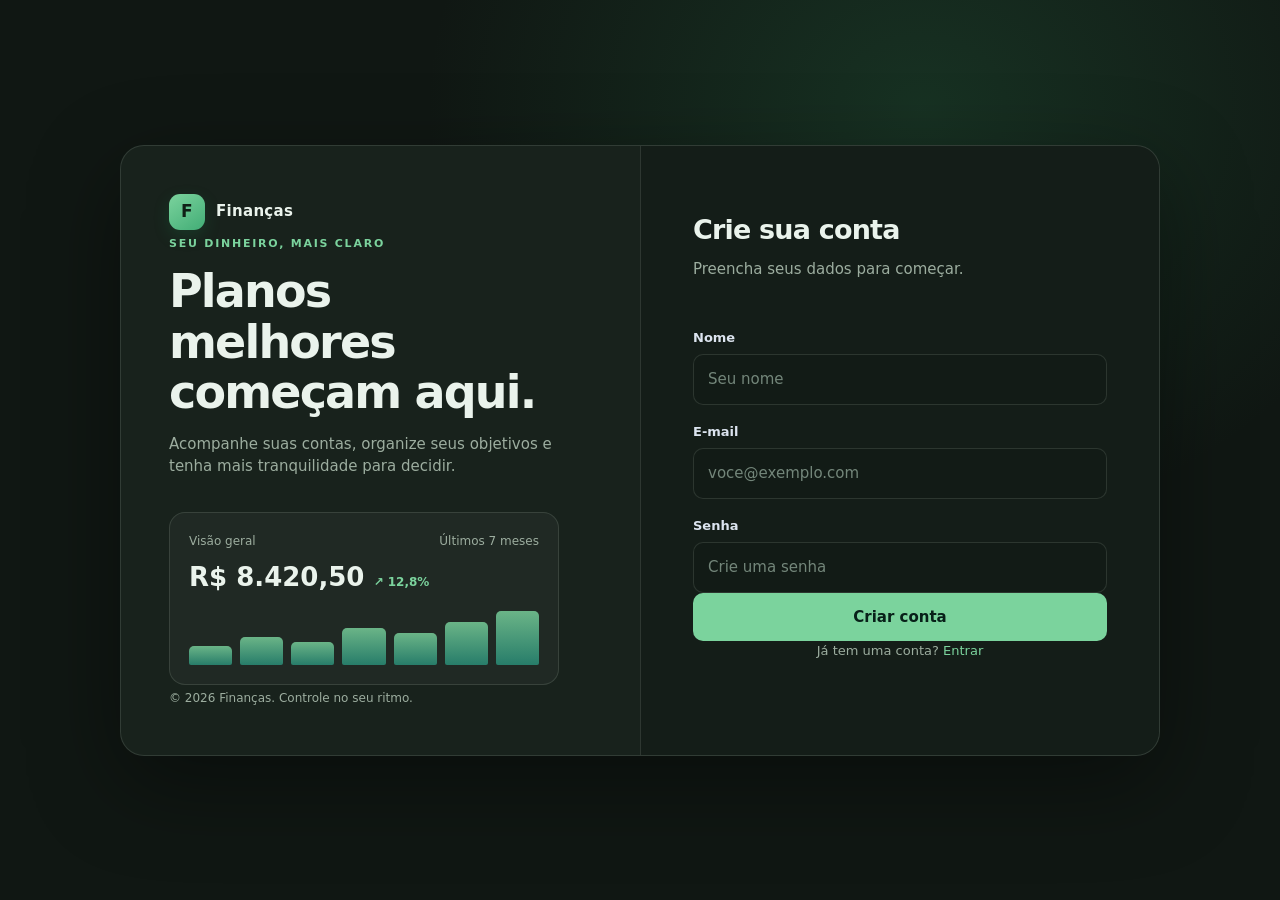
==== src/main/resources/static/html/cadastro.html @ 35f5f726 "tela de cadastro e validacao de email e senha" ====
<!DOCTYPE html>
<html lang="pt-BR">
<head>
	<meta charset="UTF-8">
	<meta name="viewport" content="width=device-width, initial-scale=1.0">
	<meta name="theme-color" content="#101713">
	<title>Criar conta | Finanças</title>
	<link rel="stylesheet" href="../css/login.css?v=20261024.1">
</head>
<body>
	<main class="layout">
		<section class="welcome" aria-label="Apresentação">
			<div class="brand"><span class="brand-mark" aria-hidden="true">F</span> Finanças</div>
			<div class="intro">
				<span class="eyebrow">Seu dinheiro, mais claro</span>
				<h1>Planos melhores começam aqui.</h1>
				<p>Acompanhe suas contas, organize seus objetivos e tenha mais tranquilidade para decidir.</p>
				<div class="preview" aria-label="Prévia do resumo financeiro">
					<div class="preview-top"><span>Visão geral</span><span>Últimos 7 meses</span></div>
					<div class="amount">R$ 8.420,50 <span>↗ 12,8%</span></div>
					<div class="bars" aria-hidden="true">
						<i></i><i></i><i></i><i></i><i></i><i></i><i></i>
					</div>
				</div>
			</div>
			<div class="footnote">© 2026 Finanças. Controle no seu ritmo.</div>
		</section>

		<section class="form-panel" aria-labelledby="cadastro-title">
			<h2 id="cadastro-title">Crie sua conta</h2>
			<p>Preencha seus dados para começar.</p>
			<form id="form-cadastro" action="#" method="post">
				<label for="nome">Nome</label>
				<input id="nome" name="nome" type="text" autocomplete="name" placeholder="Seu nome" required>
				<label for="email">E-mail</label>
				<input id="email" name="email" type="email" autocomplete="email" placeholder="voce@exemplo.com" required>
				<label for="password">Senha</label>
				<input id="password" name="password" type="password" autocomplete="new-password" placeholder="Crie uma senha" required>
				<p id="erro-cadastro" hidden></p>
				<button type="submit">Criar conta</button>
			</form>
			<p class="signup">Já tem uma conta? <a href="login.html">Entrar</a></p>
		</section>
	</main>
	<script src="../js/cadastro.js?v=20261024.1" defer></script>
</body>
</html>
---- src/main/resources/static/css/login.css ----
:root {
			color-scheme: dark;
			--bg: #101713;
			--panel: #18221c;
			--muted: #9cad9f;
			--text: #eaf3ec;
			--green: #7bd39d;
			--line: rgba(224,241,229,.12);
		}
		* { box-sizing: border-box; }
		body {
			margin: 0;
			min-height: 100vh;
			display: grid;
			place-items: center;
			padding: 32px 20px;
			background: radial-gradient(ellipse at 72% 12%, rgba(42,118,75,.28) 0, transparent 38%), var(--bg);
			color: var(--text);
			font: 15px/1.5 Inter, ui-sans-serif, system-ui, -apple-system, "Segoe UI", sans-serif;
		}
		.layout {
			width: min(100%, 1040px);
			min-height: 590px;
			display: grid;
			grid-template-columns: 1fr 1fr;
			overflow: hidden;
			border: 1px solid var(--line);
			border-radius: 24px;
			background: var(--panel);
			box-shadow: 0 28px 90px rgba(0,0,0,.4);
		}
		.welcome { padding: 48px; display: flex; flex-direction: column; }
		.brand { display: flex; align-items: center; gap: 11px; font-weight: 700; letter-spacing: .02em; }
		.brand-mark { width: 36px; height: 36px; display: grid; place-items: center; border-radius: 11px; background: linear-gradient(145deg, var(--green), #42ad76); color: #102016; font-size: 17px; font-weight: 750; box-shadow: 0 6px 16px rgba(29, 132, 79, .22); }
		.intro { margin: auto 0; max-width: 390px; }
		.eyebrow { color: var(--green); text-transform: uppercase; letter-spacing: .16em; font-size: 11px; font-weight: 700; }
		h1 { margin: 12px 0 14px; font-size: clamp(32px, 4vw, 46px); line-height: 1.1; letter-spacing: -.04em; }
		.intro p, .footnote { color: var(--muted); }
		.preview { margin-top: 34px; padding: 19px; border: 1px solid var(--line); border-radius: 16px; background: rgba(255,255,255,.035); }
		.preview-top { display: flex; justify-content: space-between; color: var(--muted); font-size: 12px; }
		.amount { margin: 8px 0 14px; font-size: 26px; font-weight: 700; }
		.amount span { color: var(--green); font-size: 12px; font-weight: 600; }
		.bars { height: 54px; display: flex; align-items: end; gap: 8px; }
		.bars i { flex: 1; min-width: 8px; height: var(--h); border-radius: 5px 5px 2px 2px; background: linear-gradient(180deg, var(--green), #298f79); opacity: .82; }
		.bars i:nth-child(1) { --h: 35%; }
		.bars i:nth-child(2) { --h: 52%; }
		.bars i:nth-child(3) { --h: 42%; }
		.bars i:nth-child(4) { --h: 68%; }
		.bars i:nth-child(5) { --h: 58%; }
		.bars i:nth-child(6) { --h: 80%; }
		.bars i:nth-child(7) { --h: 100%; }
		.form-panel { padding: 64px 52px; display: flex; flex-direction: column; justify-content: center; background: rgba(6,13,9,.22); border-left: 1px solid var(--line); }
		.form-panel h2 { margin: 0 0 8px; font-size: 27px; letter-spacing: -.03em; }
		.form-panel > p { margin: 0 0 30px; color: var(--muted); }
		label { display: block; margin: 17px 0 7px; color: #dce4ef; font-size: 13px; font-weight: 600; }
		input { width: 100%; padding: 13px 14px; border: 1px solid var(--line); border-radius: 10px; outline: none; background: #121b16; color: var(--text); font: inherit; }
		input:focus { border-color: var(--green); box-shadow: 0 0 0 3px rgba(66,214,162,.12); }
		input::placeholder { color: #73867a; }
		.options { display: flex; justify-content: space-between; align-items: center; gap: 12px; margin: 14px 0 22px; font-size: 12px; }
		#erro-login, #erro-cadastro { margin: -8px 0 14px; color: #ff9b9b; font-size: 13px; }
		.remember { display: flex; align-items: center; gap: 8px; color: var(--muted); }
		.remember input { width: 15px; height: 15px; margin: 0; padding: 0; accent-color: var(--green); }
		a { color: var(--green); text-decoration: none; }
		a:hover { text-decoration: underline; }
		button { width: 100%; padding: 13px; border: 0; border-radius: 10px; background: var(--green); color: #082019; font: inherit; font-weight: 750; cursor: pointer; transition: transform .15s, filter .15s; }
		button:hover { transform: translateY(-1px); filter: brightness(1.06); }
		button:focus-visible, a:focus-visible { outline: 3px solid #b6ffe5; outline-offset: 3px; }
		.signup { margin: 23px 0 0; text-align: center; color: var(--muted); font-size: 13px; }
		.footnote { margin-top: auto; font-size: 12px; }
	@media (max-width: 760px) {
			.layout { max-width: 480px; grid-template-columns: 1fr; }
			.welcome { min-height: 300px; padding: 30px; }
			.intro { margin: 42px 0 0; }
			.intro h1 { font-size: 34px; }
			.preview { display: none; }
			.form-panel { padding: 36px 30px 42px; border-left: 0; border-top: 1px solid var(--line); }
			.footnote { margin-top: 28px; }
		}
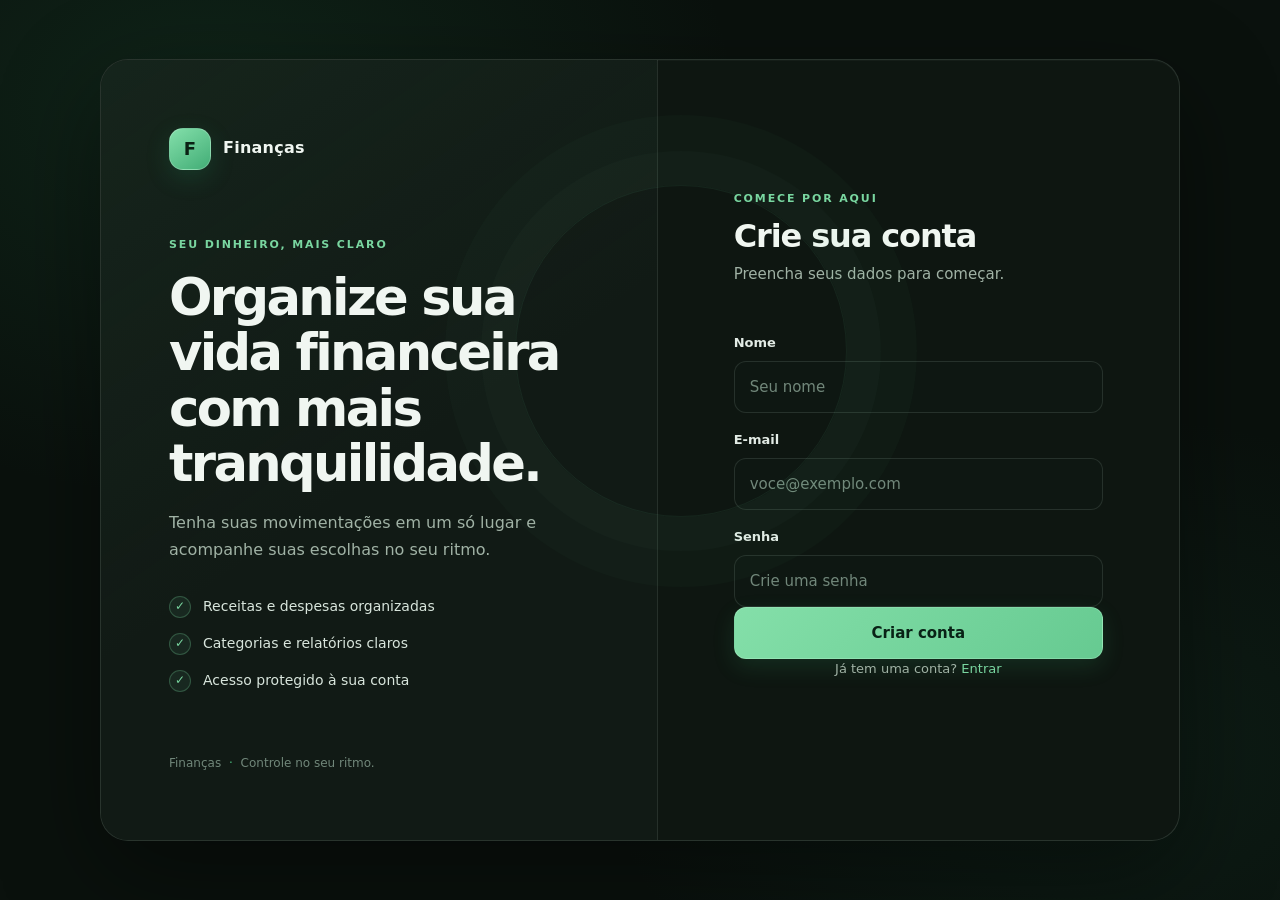
==== commit 46f865db: "Melhora design das telas de autenticação" ====
--- a/src/main/resources/static/html/cadastro.html
+++ b/src/main/resources/static/html/cadastro.html
@@ -5,7 +5,7 @@
 	<meta name="viewport" content="width=device-width, initial-scale=1.0">
 	<meta name="theme-color" content="#101713">
 	<title>Criar conta | Finanças</title>
-	<link rel="stylesheet" href="../css/login.css?v=20261024.1">
+	<link rel="stylesheet" href="../css/login.css?v=20261102.1">
 </head>
 <body>
 	<main class="layout">
@@ -13,20 +13,19 @@
 			<div class="brand"><span class="brand-mark" aria-hidden="true">F</span> Finanças</div>
 			<div class="intro">
 				<span class="eyebrow">Seu dinheiro, mais claro</span>
-				<h1>Planos melhores começam aqui.</h1>
-				<p>Acompanhe suas contas, organize seus objetivos e tenha mais tranquilidade para decidir.</p>
-				<div class="preview" aria-label="Prévia do resumo financeiro">
-					<div class="preview-top"><span>Visão geral</span><span>Últimos 7 meses</span></div>
-					<div class="amount">R$ 8.420,50 <span>↗ 12,8%</span></div>
-					<div class="bars" aria-hidden="true">
-						<i></i><i></i><i></i><i></i><i></i><i></i><i></i>
-					</div>
-				</div>
+				<h1>Organize sua vida financeira com mais tranquilidade.</h1>
+				<p>Tenha suas movimentações em um só lugar e acompanhe suas escolhas no seu ritmo.</p>
+				<ul class="feature-list" aria-label="Recursos do Finanças">
+					<li><span aria-hidden="true">✓</span> Receitas e despesas organizadas</li>
+					<li><span aria-hidden="true">✓</span> Categorias e relatórios claros</li>
+					<li><span aria-hidden="true">✓</span> Acesso protegido à sua conta</li>
+				</ul>
 			</div>
-			<div class="footnote">© 2026 Finanças. Controle no seu ritmo.</div>
+			<div class="footnote">Finanças <span aria-hidden="true">·</span> Controle no seu ritmo.</div>
 		</section>
 
 		<section class="form-panel" aria-labelledby="cadastro-title">
+			<span class="form-eyebrow">Comece por aqui</span>
 			<h2 id="cadastro-title">Crie sua conta</h2>
 			<p>Preencha seus dados para começar.</p>
 			<form id="form-cadastro" action="#" method="post">
@@ -36,7 +35,7 @@
 				<input id="email" name="email" type="email" autocomplete="email" placeholder="voce@exemplo.com" required>
 				<label for="password">Senha</label>
 				<input id="password" name="password" type="password" autocomplete="new-password" placeholder="Crie uma senha" required>
-				<p id="erro-cadastro" hidden></p>
+				<p id="erro-cadastro" role="alert" aria-live="polite" hidden></p>
 				<button type="submit">Criar conta</button>
 			</form>
 			<p class="signup">Já tem uma conta? <a href="login.html">Entrar</a></p>
--- a/src/main/resources/static/css/login.css
+++ b/src/main/resources/static/css/login.css
@@ -1,78 +1,304 @@
-		:root {
-			color-scheme: dark;
-			--bg: #101713;
-			--panel: #18221c;
-			--muted: #9cad9f;
-			--text: #eaf3ec;
-			--green: #7bd39d;
-			--line: rgba(224,241,229,.12);
-		}
-		* { box-sizing: border-box; }
-		body {
-			margin: 0;
-			min-height: 100vh;
-			display: grid;
-			place-items: center;
-			padding: 32px 20px;
-			background: radial-gradient(ellipse at 72% 12%, rgba(42,118,75,.28) 0, transparent 38%), var(--bg);
-			color: var(--text);
-			font: 15px/1.5 Inter, ui-sans-serif, system-ui, -apple-system, "Segoe UI", sans-serif;
-		}
-		.layout {
-			width: min(100%, 1040px);
-			min-height: 590px;
-			display: grid;
-			grid-template-columns: 1fr 1fr;
-			overflow: hidden;
-			border: 1px solid var(--line);
-			border-radius: 24px;
-			background: var(--panel);
-			box-shadow: 0 28px 90px rgba(0,0,0,.4);
-		}
-		.welcome { padding: 48px; display: flex; flex-direction: column; }
-		.brand { display: flex; align-items: center; gap: 11px; font-weight: 700; letter-spacing: .02em; }
-		.brand-mark { width: 36px; height: 36px; display: grid; place-items: center; border-radius: 11px; background: linear-gradient(145deg, var(--green), #42ad76); color: #102016; font-size: 17px; font-weight: 750; box-shadow: 0 6px 16px rgba(29, 132, 79, .22); }
-		.intro { margin: auto 0; max-width: 390px; }
-		.eyebrow { color: var(--green); text-transform: uppercase; letter-spacing: .16em; font-size: 11px; font-weight: 700; }
-		h1 { margin: 12px 0 14px; font-size: clamp(32px, 4vw, 46px); line-height: 1.1; letter-spacing: -.04em; }
-		.intro p, .footnote { color: var(--muted); }
-		.preview { margin-top: 34px; padding: 19px; border: 1px solid var(--line); border-radius: 16px; background: rgba(255,255,255,.035); }
-		.preview-top { display: flex; justify-content: space-between; color: var(--muted); font-size: 12px; }
-		.amount { margin: 8px 0 14px; font-size: 26px; font-weight: 700; }
-		.amount span { color: var(--green); font-size: 12px; font-weight: 600; }
-		.bars { height: 54px; display: flex; align-items: end; gap: 8px; }
-		.bars i { flex: 1; min-width: 8px; height: var(--h); border-radius: 5px 5px 2px 2px; background: linear-gradient(180deg, var(--green), #298f79); opacity: .82; }
-		.bars i:nth-child(1) { --h: 35%; }
-		.bars i:nth-child(2) { --h: 52%; }
-		.bars i:nth-child(3) { --h: 42%; }
-		.bars i:nth-child(4) { --h: 68%; }
-		.bars i:nth-child(5) { --h: 58%; }
-		.bars i:nth-child(6) { --h: 80%; }
-		.bars i:nth-child(7) { --h: 100%; }
-		.form-panel { padding: 64px 52px; display: flex; flex-direction: column; justify-content: center; background: rgba(6,13,9,.22); border-left: 1px solid var(--line); }
-		.form-panel h2 { margin: 0 0 8px; font-size: 27px; letter-spacing: -.03em; }
-		.form-panel > p { margin: 0 0 30px; color: var(--muted); }
-		label { display: block; margin: 17px 0 7px; color: #dce4ef; font-size: 13px; font-weight: 600; }
-		input { width: 100%; padding: 13px 14px; border: 1px solid var(--line); border-radius: 10px; outline: none; background: #121b16; color: var(--text); font: inherit; }
-		input:focus { border-color: var(--green); box-shadow: 0 0 0 3px rgba(66,214,162,.12); }
-		input::placeholder { color: #73867a; }
-		.options { display: flex; justify-content: space-between; align-items: center; gap: 12px; margin: 14px 0 22px; font-size: 12px; }
-		#erro-login, #erro-cadastro { margin: -8px 0 14px; color: #ff9b9b; font-size: 13px; }
-		.remember { display: flex; align-items: center; gap: 8px; color: var(--muted); }
-		.remember input { width: 15px; height: 15px; margin: 0; padding: 0; accent-color: var(--green); }
-		a { color: var(--green); text-decoration: none; }
-		a:hover { text-decoration: underline; }
-		button { width: 100%; padding: 13px; border: 0; border-radius: 10px; background: var(--green); color: #082019; font: inherit; font-weight: 750; cursor: pointer; transition: transform .15s, filter .15s; }
-		button:hover { transform: translateY(-1px); filter: brightness(1.06); }
-		button:focus-visible, a:focus-visible { outline: 3px solid #b6ffe5; outline-offset: 3px; }
-		.signup { margin: 23px 0 0; text-align: center; color: var(--muted); font-size: 13px; }
-		.footnote { margin-top: auto; font-size: 12px; }
-	@media (max-width: 760px) {
-			.layout { max-width: 480px; grid-template-columns: 1fr; }
-			.welcome { min-height: 300px; padding: 30px; }
-			.intro { margin: 42px 0 0; }
-			.intro h1 { font-size: 34px; }
-			.preview { display: none; }
-			.form-panel { padding: 36px 30px 42px; border-left: 0; border-top: 1px solid var(--line); }
-			.footnote { margin-top: 28px; }
-		}
+:root {
+	color-scheme: dark;
+	--page: #0a110d;
+	--surface: #111a15;
+	--surface-raised: #15211a;
+	--surface-input: #0e1712;
+	--text: #f0f6f1;
+	--muted: #a0b2a5;
+	--subtle: #71877a;
+	--accent: #79d6a0;
+	--accent-strong: #49b77a;
+	--border: rgba(211, 239, 220, .12);
+	--border-focus: rgba(121, 214, 160, .7);
+	font-family: Inter, ui-sans-serif, system-ui, -apple-system, "Segoe UI", sans-serif;
+}
+
+* { box-sizing: border-box; }
+
+body {
+	min-width: 320px;
+	min-height: 100vh;
+	min-height: 100svh;
+	margin: 0;
+	display: grid;
+	place-items: center;
+	padding: clamp(20px, 4vw, 48px);
+	background:
+		radial-gradient(ellipse at 16% 12%, rgba(36, 112, 70, .2), transparent 35%),
+		radial-gradient(ellipse at 86% 84%, rgba(31, 91, 66, .16), transparent 32%),
+		var(--page);
+	color: var(--text);
+	font-size: 15px;
+	line-height: 1.55;
+}
+
+[hidden] { display: none !important; }
+
+.layout {
+	width: min(100%, 1080px);
+	min-height: 620px;
+	display: grid;
+	grid-template-columns: minmax(0, 1fr) minmax(400px, .94fr);
+	border: 1px solid var(--border);
+	border-radius: 28px;
+	background: var(--surface);
+	box-shadow: 0 32px 100px rgba(0, 0, 0, .42), 0 1px 0 rgba(255, 255, 255, .035) inset;
+	overflow: hidden;
+}
+
+.welcome {
+	position: relative;
+	isolation: isolate;
+	display: flex;
+	flex-direction: column;
+	padding: clamp(36px, 5.5vw, 68px);
+	background:
+		linear-gradient(145deg, rgba(45, 91, 63, .16), transparent 52%),
+		var(--surface);
+}
+
+.welcome::before {
+	position: absolute;
+	z-index: -1;
+	content: "";
+	width: 330px;
+	height: 330px;
+	right: -190px;
+	top: 16%;
+	border: 1px solid rgba(121, 214, 160, .08);
+	border-radius: 50%;
+	box-shadow: 0 0 0 34px rgba(121, 214, 160, .025), 0 0 0 70px rgba(121, 214, 160, .018);
+	pointer-events: none;
+}
+
+.brand {
+	width: fit-content;
+	display: inline-flex;
+	align-items: center;
+	gap: 12px;
+	font-size: 16px;
+	font-weight: 750;
+	letter-spacing: .015em;
+}
+
+.brand-mark {
+	width: 42px;
+	height: 42px;
+	display: grid;
+	place-items: center;
+	border: 1px solid rgba(255, 255, 255, .2);
+	border-radius: 14px;
+	background: linear-gradient(145deg, #83dfaa, #42ad76);
+	box-shadow: 0 8px 24px rgba(42, 156, 98, .2);
+	color: #0b2114;
+	font-size: 18px;
+	font-weight: 800;
+}
+
+.intro {
+	max-width: 440px;
+	margin: auto 0;
+	padding: 62px 0;
+}
+
+.eyebrow, .form-eyebrow {
+	color: var(--accent);
+	font-size: 11px;
+	font-weight: 750;
+	letter-spacing: .17em;
+	text-transform: uppercase;
+}
+
+.intro h1 {
+	max-width: 430px;
+	margin: 15px 0 18px;
+	font-size: clamp(36px, 4vw, 52px);
+	font-weight: 730;
+	line-height: 1.08;
+	letter-spacing: -.052em;
+}
+
+.intro > p {
+	max-width: 390px;
+	margin: 0;
+	color: var(--muted);
+	font-size: 16px;
+	line-height: 1.7;
+}
+
+.feature-list {
+	display: grid;
+	gap: 15px;
+	margin: 32px 0 0;
+	padding: 0;
+	list-style: none;
+}
+
+.feature-list li {
+	display: flex;
+	align-items: center;
+	gap: 12px;
+	color: #d8e5dc;
+	font-size: 14px;
+}
+
+.feature-list li span {
+	width: 22px;
+	height: 22px;
+	display: grid;
+	flex: 0 0 22px;
+	place-items: center;
+	border: 1px solid rgba(121, 214, 160, .26);
+	border-radius: 50%;
+	background: rgba(121, 214, 160, .08);
+	color: var(--accent);
+	font-size: 12px;
+	font-weight: 800;
+}
+
+.footnote {
+	margin-top: auto;
+	color: var(--subtle);
+	font-size: 12px;
+}
+
+.footnote span { padding: 0 4px; color: var(--accent-strong); }
+
+.form-panel {
+	display: flex;
+	flex-direction: column;
+	justify-content: center;
+	padding: clamp(40px, 6.5vw, 76px);
+	border-left: 1px solid var(--border);
+	background: rgba(5, 12, 8, .22);
+}
+
+.form-panel h2 {
+	margin: 10px 0 7px;
+	font-size: clamp(27px, 3vw, 32px);
+	font-weight: 700;
+	line-height: 1.2;
+	letter-spacing: -.035em;
+}
+
+.form-panel > p {
+	margin: 0 0 30px;
+	color: var(--muted);
+}
+
+form { display: flex; flex-direction: column; }
+
+form > label {
+	margin: 17px 0 8px;
+	color: #e2ebe5;
+	font-size: 13px;
+	font-weight: 650;
+}
+
+form > input {
+	width: 100%;
+	min-height: 52px;
+	padding: 13px 15px;
+	border: 1px solid var(--border);
+	border-radius: 12px;
+	outline: none;
+	background: var(--surface-input);
+	color: var(--text);
+	font: inherit;
+	transition: border-color .18s ease, box-shadow .18s ease, background .18s ease;
+}
+
+form > input:hover { border-color: rgba(211, 239, 220, .22); }
+form > input:focus { border-color: var(--border-focus); background: #101b14; box-shadow: 0 0 0 4px rgba(82, 190, 125, .11); }
+form > input::placeholder { color: #71877a; }
+
+.options {
+	display: flex;
+	justify-content: space-between;
+	align-items: center;
+	gap: 12px;
+	margin: 18px 0 23px;
+	font-size: 12px;
+}
+
+.remember {
+	display: inline-flex;
+	align-items: center;
+	gap: 8px;
+	color: var(--muted);
+	cursor: pointer;
+}
+
+.remember input {
+	width: 16px;
+	height: 16px;
+	margin: 0;
+	accent-color: var(--accent-strong);
+}
+
+a { color: var(--accent); text-decoration: none; }
+a:hover { color: #a5edbd; text-decoration: underline; text-underline-offset: 3px; }
+a:focus-visible, button:focus-visible, input:focus-visible { outline: 3px solid rgba(165, 237, 189, .75); outline-offset: 3px; }
+
+button {
+	width: 100%;
+	min-height: 52px;
+	padding: 13px 18px;
+	border: 1px solid rgba(211, 255, 225, .22);
+	border-radius: 12px;
+	background: linear-gradient(135deg, #84dfa9, #66ca91);
+	box-shadow: 0 8px 22px rgba(59, 170, 106, .16);
+	color: #092216;
+	font: inherit;
+	font-weight: 750;
+	cursor: pointer;
+	transition: transform .16s ease, filter .16s ease, box-shadow .16s ease;
+}
+
+button:hover { transform: translateY(-1px); filter: brightness(1.04); box-shadow: 0 11px 26px rgba(59, 170, 106, .23); }
+button:active { transform: translateY(0); }
+
+#erro-login, #erro-cadastro {
+	margin: 0 0 15px;
+	color: #ffaaaa;
+	font-size: 13px;
+}
+
+.feedback-message { margin: 12px 0; color: var(--muted); font-size: 13px; }
+.feedback-message.error { color: #ffaaaa; }
+.feedback-message.success { color: var(--accent); }
+
+.signup {
+	margin: 23px 0 0;
+	color: var(--muted);
+	font-size: 13px;
+	text-align: center;
+}
+
+@media (max-width: 800px) {
+	body { padding: 20px; }
+	.layout { width: min(100%, 520px); min-height: auto; grid-template-columns: 1fr; border-radius: 24px; }
+	.welcome { min-height: 0; padding: 30px 32px 24px; }
+	.intro { margin: 38px 0 0; padding: 0 0 27px; }
+	.intro h1 { max-width: 500px; font-size: clamp(34px, 7vw, 43px); }
+	.feature-list { grid-template-columns: 1fr; gap: 11px; margin-top: 23px; }
+	.footnote { margin-top: 0; }
+	.form-panel { padding: 34px 32px 38px; border-top: 1px solid var(--border); border-left: 0; }
+}
+
+@media (max-width: 420px) {
+	body { padding: 12px; }
+	.layout { border-radius: 20px; }
+	.welcome { padding: 23px 22px 20px; }
+	.brand-mark { width: 38px; height: 38px; }
+	.intro { margin-top: 30px; }
+	.intro h1 { font-size: 34px; }
+	.intro > p { font-size: 15px; }
+	.form-panel { padding: 29px 22px 32px; }
+	.options { align-items: flex-start; }
+}
+
+@media (prefers-reduced-motion: reduce) {
+	*, *::before, *::after { scroll-behavior: auto !important; transition-duration: .01ms !important; }
+}
